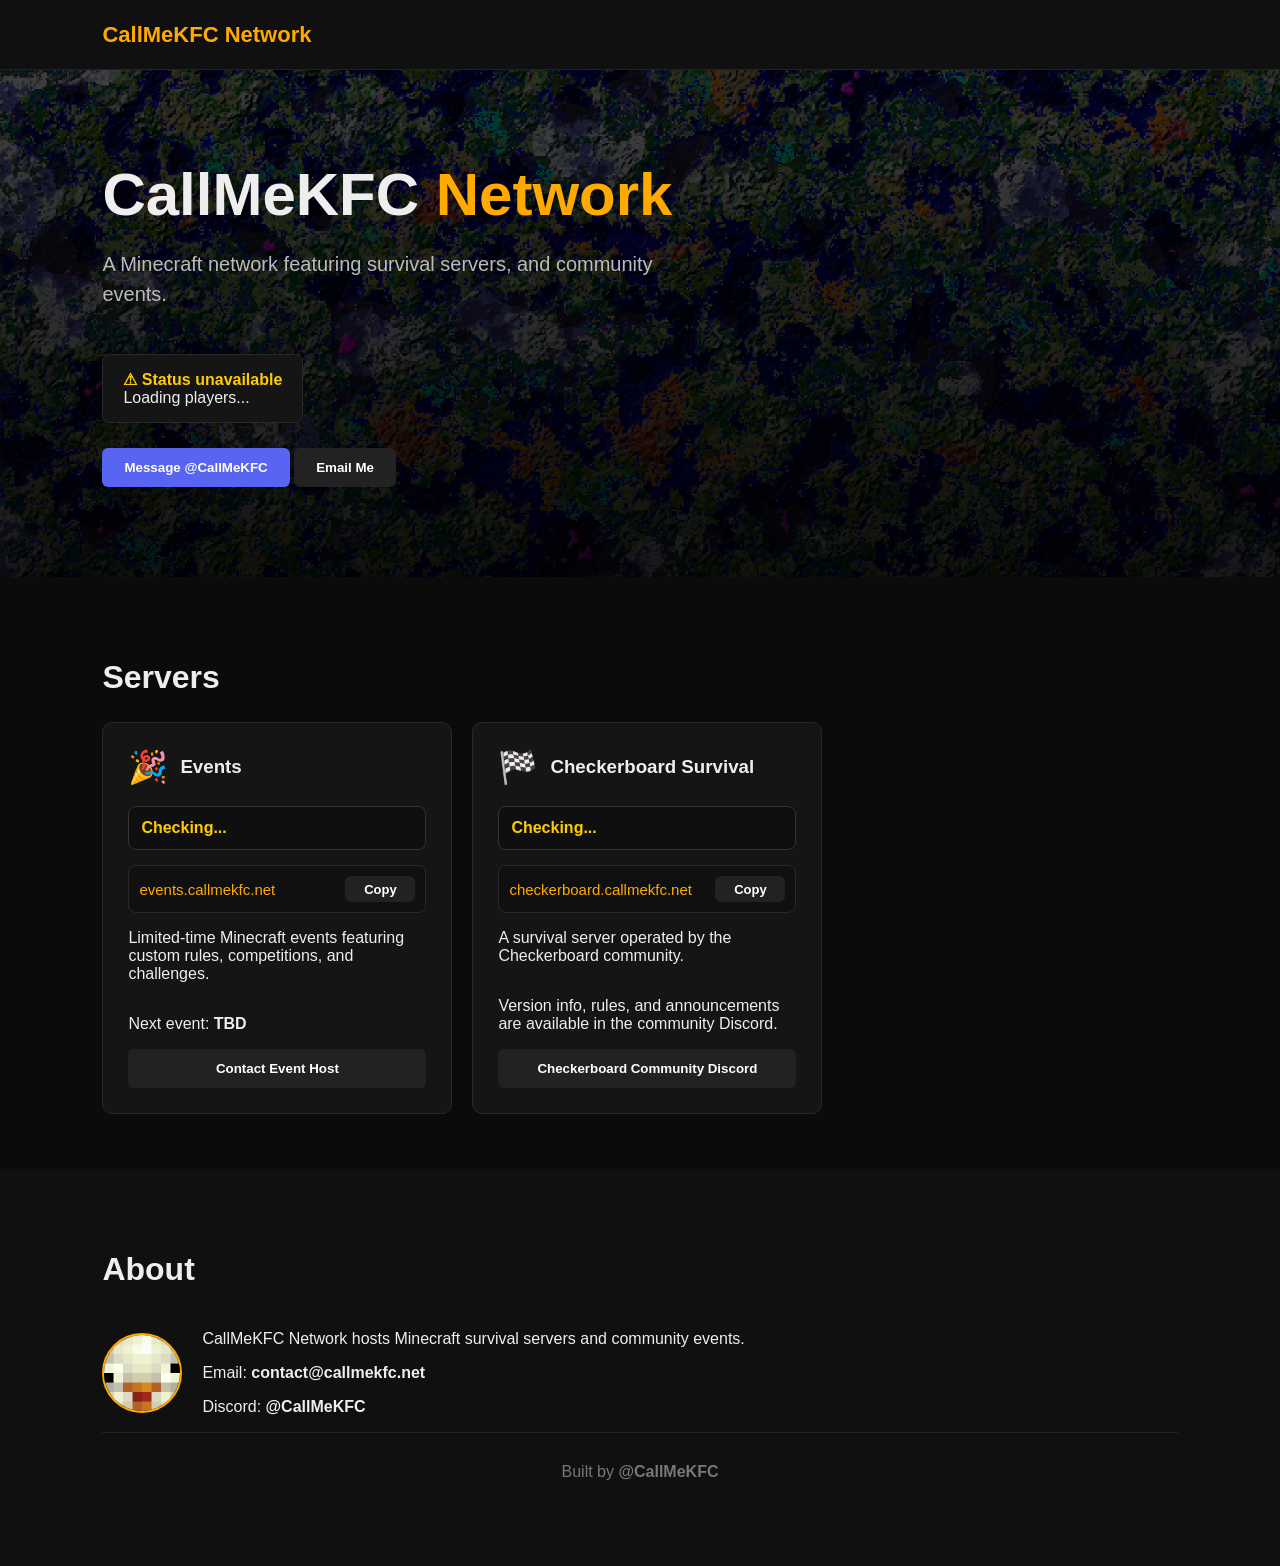
==== index.html @ 20193a9c "Added files & folders" ====
<!DOCTYPE html>
<html lang="en">
<head>

<meta charset="UTF-8">
<meta name="viewport" content="width=device-width, initial-scale=1.0">

<title>CallMeKFC Network</title>

<link rel="icon" type="image/png" href="pfp.png">

<style>

* {
    box-sizing:border-box;
}

body {
    margin:0;
    background:#0b0b0b;
    color:#eee;
    font-family:Arial, Helvetica, sans-serif;
}


/* Header */

header {
    height:70px;
    display:flex;
    align-items:center;
    padding:0 8%;

    background:#101010;
    border-bottom:1px solid #222;

    position:sticky;
    top:0;
    z-index:1000;
}


.about-profile {
    display:flex;
    align-items:center;
    gap:20px;
}

.about-profile img {
    width:80px;
    height:80px;
    border-radius:50%;
    border:2px solid #ffaa00;
}

@media(max-width:700px){

.about-profile {
    flex-direction:column;
    align-items:flex-start;
}

}

.logo {
    display:flex;
    align-items:center;
    gap:12px;
    color:#ffaa00;
    font-size:22px;
    font-weight:bold;
}


/* Hero */

.hero {

    min-height:500px;

    display:flex;
    flex-direction:column;
    justify-content:center;

    padding:90px 8%;

    background:
    linear-gradient(
        rgba(0,0,0,.75),
        rgba(0,0,0,.9)
    ),
    url("seedmap.png")
    center/cover;

}


.hero h1 {

    font-size:60px;
    margin:0;

}


.hero span {

    color:#ffaa00;

}


.hero p {

    max-width:600px;
    color:#bbb;
    font-size:20px;
    line-height:1.5;

}


.status {
    margin-top:25px;

    display:inline-block;
    width:max-content;

    padding:15px 20px;

    background:#151515;
    border:1px solid #292929;

    border-radius:8px;
}

.server-ip {
    display:flex;
    align-items:center;
    justify-content:space-between;

    width:100%;

    margin-top:15px;
    padding:10px;

    background:#101010;
    border:1px solid #292929;
    border-radius:8px;

    color:#ffaa00;
    font-size:15px;
}


.server-ip button {
    width:70px;
    height:26px;

    margin:0;
    padding:0;

    background:#222;
    color:white;

    font-size:13px;
    text-align:center;

    flex:0 0 70px;
}
.server-ip button:hover {
    background:#333;
}

#network-status.checking {
    color:#ffcc00;
}

#network-status {
    font-weight:bold;
}


.buttons {

    margin-top:25px;

}


button {

    border:0;
    border-radius:6px;

    padding:12px 22px;

    font-weight:bold;

    cursor:pointer;

}


.discord {

    background:#5865F2;
    color:white;

}


.contact {

    background:#222;
    color:white;

}


/* Sections */


section {

    padding:55px 8%;

}


h2 {

    font-size:32px;

}



/* Cards */


.cards {
    display:grid;
    grid-template-columns:repeat(auto-fit, 350px);
    gap:20px;
}


.card {

    background:#151515;

    border:1px solid #292929;

    border-radius:10px;

    padding:25px;

    transition:.2s;

    display:flex;
    flex-direction:column;

}


.server-title {
    display:flex;
    align-items:center;
    gap:12px;
}

.server-title h3 {
    margin:0;
}

.server-icon {
    font-size:32px;
}


.server-status {
    margin-top:20px;
    padding:12px;
    background:#0f0f0f;
    border:1px solid #333;
    border-radius:8px;
    font-weight:bold;
    font-size:16px;
    color:#ffcc00;
}


.player-count {
    color:#ffaa00;
    font-size:18px;
}

.card button {

    width:100%;

    margin-top:auto;

    background:#222;
    color:white;

}


/* Community */

.community {

    background:#101010;

}



/* Footer */


footer {

    padding:30px;

    text-align:center;

    color:#777;

    border-top:1px solid #222;

}



@media(max-width:700px){

.hero h1 {

    font-size:42px;

}


}

</style>


</head>



<body>



<header>

<div class="logo">
CallMeKFC Network
</div>

</header>




<div class="hero">


<h1>
CallMeKFC <span>Network</span>
</h1>


<p>
A Minecraft network featuring survival
servers, and community events.
</p>



<div class="status">

<div id="network-status" class="checking">
Checking status...
</div>


<div id="network-players">
Loading players...
</div>

</div>



<div class="buttons">

<button class="discord"
onclick="window.open('https://discord.com/users/666777604040425502','_blank')">

Message @CallMeKFC

</button>


<button class="contact"
onclick="window.open('mailto:contact@callmekfc.net','_blank')">

Email Me

</button>

</div>



</div>







<section id="servers">

<h2>
Servers
</h2>

<div class="cards">


<div class="card">

<div class="server-title">

<span class="server-icon">
🎉
</span>

<h3>
Events
</h3>

</div>


<div id="events-status" class="server-status">
Checking...
</div>

<div class="server-ip">

<span>
events.callmekfc.net
</span>

<button onclick="copyIP('events.callmekfc.net')">
Copy
</button>

</div>

<p>
Limited-time Minecraft events featuring custom rules,
competitions, and challenges.
</p>


<p>
Next event: <strong>TBD</strong>
</p>


<button onclick="window.open('https://discord.com/users/666777604040425502','_blank')">

Contact Event Host

</button>

</div>




<div class="card">

<div class="server-title">

<span class="server-icon">
🏁
</span>

<h3>
Checkerboard Survival
</h3>

</div>


<div id="survival-status" class="server-status">
Checking...
</div>

<div class="server-ip">

<span>
checkerboard.callmekfc.net
</span>

<button onclick="copyIP('checkerboard.callmekfc.net')">
Copy
</button>

</div>

<p>
A survival server operated by the Checkerboard community.
</p>


<p>
Version info, rules, and announcements are available in the community Discord.
</p>


<button onclick="window.open('https://discord.gg/wguafxrNuB','_blank')">

Checkerboard Community Discord

</button>


</div>


</div>

</section>






<section class="community" id="community">

<h2>
About
</h2>

<div class="about-profile">

<img src="pfp.png">

<div>

<p>
CallMeKFC Network hosts Minecraft survival servers and community events.
</p>

<p>
Email: <strong>contact@callmekfc.net</strong>
</p>

<p>
Discord: <strong>@CallMeKFC</strong>
</p>

</div>

</div>







<footer>
Built by <strong>@CallMeKFC</strong>
</footer>






<script>

const WORKER_URL =
"https://callmekfc-status.callmekfcs.workers.dev";


async function loadStatus(){

try {

const response = await fetch(WORKER_URL);
const data = await response.json();


const survival = data.survival;
const events = data.events;

document.getElementById("network-status").classList.remove("checking");
document.getElementById("events-status").classList.remove("checking");
document.getElementById("survival-status").classList.remove("checking");


/* Total players */

const totalPlayers =
survival.players.online + events.players.online;



/* Network status */

const networkOnline = survival.online || events.online;

const networkStatus = document.getElementById("network-status");

networkStatus.classList.remove("checking");

networkStatus.innerHTML =
networkOnline
? `<span style="color:#45d35b;">Network Online</span>`
: `<span style="color:#ff4444;">Network Offline</span>`;

document.getElementById("network-players").innerHTML =
`${totalPlayers} Players Online`;



/* Survival */

document.getElementById("survival-status").innerHTML =
survival.online
? `<span style="color:#45d35b;">Online</span>: <span style="color:white;">${survival.players.online} Players Online</span>`
: `<span style="color:#ff4444;">Offline</span>`;



/* Events */

document.getElementById("events-status").innerHTML =
events.online
? `<span style="color:#45d35b;">Online</span>: <span style="color:white;">${events.players.online} Players Online</span>`
: `<span style="color:#ff4444;">Offline</span>`;


}

catch(error){

console.error(error);

document.getElementById("network-status").innerHTML =
"⚠ Status unavailable";

}

}


loadStatus();

function copyIP(ip) {
    navigator.clipboard.writeText(ip);

    event.target.innerHTML = "Copied!";
    
    setTimeout(() => {
        event.target.innerHTML = "Copy";
    }, 1500);
}

</script>


</body>
</html>
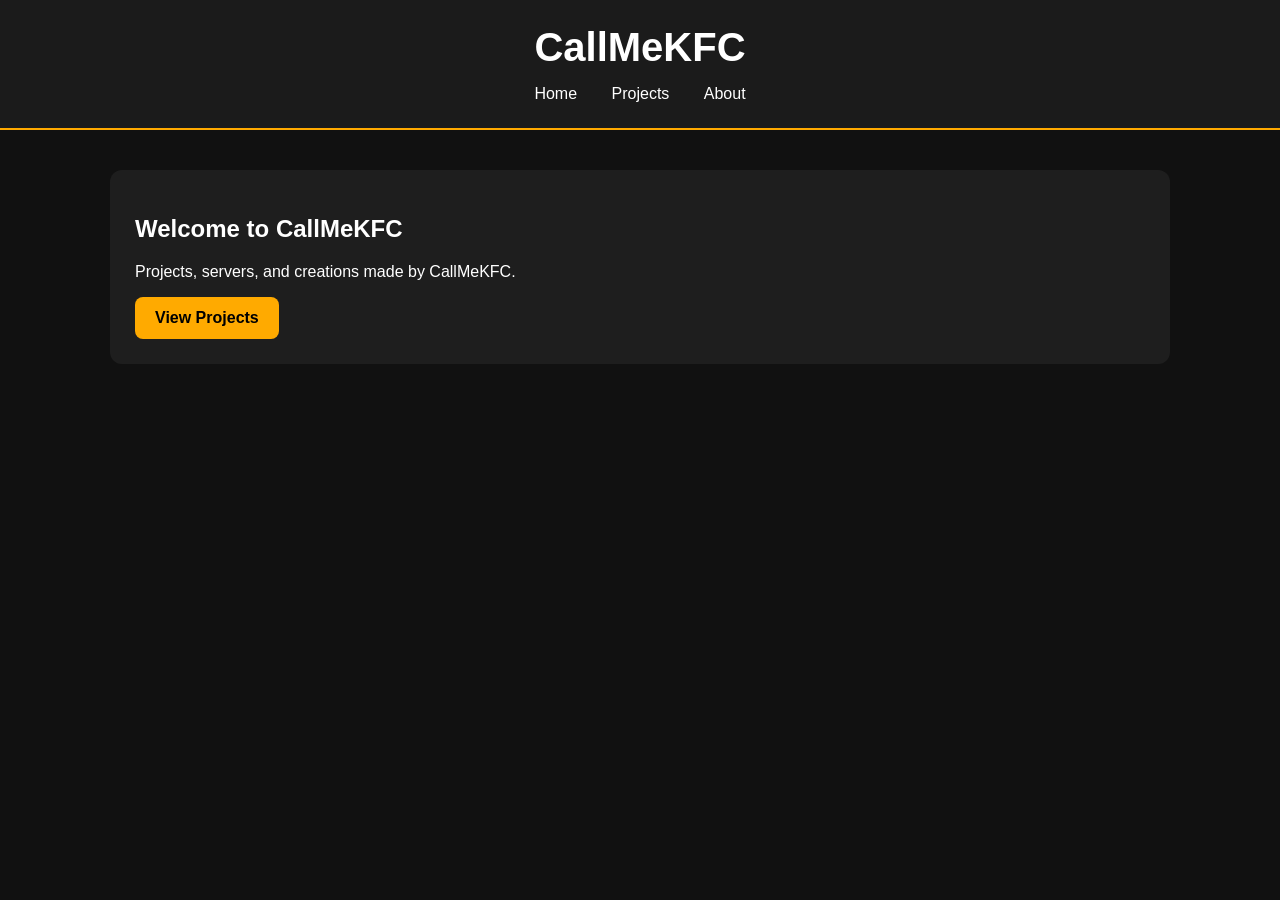
==== commit 8279ac3c: "New homepage & style.css" ====
--- a/index.html
+++ b/index.html
@@ -1,689 +1,52 @@
 <!DOCTYPE html>
 <html lang="en">
+
 <head>
 
-<meta charset="UTF-8">
-<meta name="viewport" content="width=device-width, initial-scale=1.0">
+    <meta charset="UTF-8">
+    <meta name="viewport" content="width=device-width, initial-scale=1.0">
 
-<title>CallMeKFC Network</title>
+    <title>CallMeKFC</title>
 
-<link rel="icon" type="image/png" href="pfp.png">
-
-<style>
-
-* {
-    box-sizing:border-box;
-}
-
-body {
-    margin:0;
-    background:#0b0b0b;
-    color:#eee;
-    font-family:Arial, Helvetica, sans-serif;
-}
-
-
-/* Header */
-
-header {
-    height:70px;
-    display:flex;
-    align-items:center;
-    padding:0 8%;
-
-    background:#101010;
-    border-bottom:1px solid #222;
-
-    position:sticky;
-    top:0;
-    z-index:1000;
-}
-
-
-.about-profile {
-    display:flex;
-    align-items:center;
-    gap:20px;
-}
-
-.about-profile img {
-    width:80px;
-    height:80px;
-    border-radius:50%;
-    border:2px solid #ffaa00;
-}
-
-@media(max-width:700px){
-
-.about-profile {
-    flex-direction:column;
-    align-items:flex-start;
-}
-
-}
-
-.logo {
-    display:flex;
-    align-items:center;
-    gap:12px;
-    color:#ffaa00;
-    font-size:22px;
-    font-weight:bold;
-}
-
-
-/* Hero */
-
-.hero {
-
-    min-height:500px;
-
-    display:flex;
-    flex-direction:column;
-    justify-content:center;
-
-    padding:90px 8%;
-
-    background:
-    linear-gradient(
-        rgba(0,0,0,.75),
-        rgba(0,0,0,.9)
-    ),
-    url("seedmap.png")
-    center/cover;
-
-}
-
-
-.hero h1 {
-
-    font-size:60px;
-    margin:0;
-
-}
-
-
-.hero span {
-
-    color:#ffaa00;
-
-}
-
-
-.hero p {
-
-    max-width:600px;
-    color:#bbb;
-    font-size:20px;
-    line-height:1.5;
-
-}
-
-
-.status {
-    margin-top:25px;
-
-    display:inline-block;
-    width:max-content;
-
-    padding:15px 20px;
-
-    background:#151515;
-    border:1px solid #292929;
-
-    border-radius:8px;
-}
-
-.server-ip {
-    display:flex;
-    align-items:center;
-    justify-content:space-between;
-
-    width:100%;
-
-    margin-top:15px;
-    padding:10px;
-
-    background:#101010;
-    border:1px solid #292929;
-    border-radius:8px;
-
-    color:#ffaa00;
-    font-size:15px;
-}
-
-
-.server-ip button {
-    width:70px;
-    height:26px;
-
-    margin:0;
-    padding:0;
-
-    background:#222;
-    color:white;
-
-    font-size:13px;
-    text-align:center;
-
-    flex:0 0 70px;
-}
-.server-ip button:hover {
-    background:#333;
-}
-
-#network-status.checking {
-    color:#ffcc00;
-}
-
-#network-status {
-    font-weight:bold;
-}
-
-
-.buttons {
-
-    margin-top:25px;
-
-}
-
-
-button {
-
-    border:0;
-    border-radius:6px;
-
-    padding:12px 22px;
-
-    font-weight:bold;
-
-    cursor:pointer;
-
-}
-
-
-.discord {
-
-    background:#5865F2;
-    color:white;
-
-}
-
-
-.contact {
-
-    background:#222;
-    color:white;
-
-}
-
-
-/* Sections */
-
-
-section {
-
-    padding:55px 8%;
-
-}
-
-
-h2 {
-
-    font-size:32px;
-
-}
-
-
-
-/* Cards */
-
-
-.cards {
-    display:grid;
-    grid-template-columns:repeat(auto-fit, 350px);
-    gap:20px;
-}
-
-
-.card {
-
-    background:#151515;
-
-    border:1px solid #292929;
-
-    border-radius:10px;
-
-    padding:25px;
-
-    transition:.2s;
-
-    display:flex;
-    flex-direction:column;
-
-}
-
-
-.server-title {
-    display:flex;
-    align-items:center;
-    gap:12px;
-}
-
-.server-title h3 {
-    margin:0;
-}
-
-.server-icon {
-    font-size:32px;
-}
-
-
-.server-status {
-    margin-top:20px;
-    padding:12px;
-    background:#0f0f0f;
-    border:1px solid #333;
-    border-radius:8px;
-    font-weight:bold;
-    font-size:16px;
-    color:#ffcc00;
-}
-
-
-.player-count {
-    color:#ffaa00;
-    font-size:18px;
-}
-
-.card button {
-
-    width:100%;
-
-    margin-top:auto;
-
-    background:#222;
-    color:white;
-
-}
-
-
-/* Community */
-
-.community {
-
-    background:#101010;
-
-}
-
-
-
-/* Footer */
-
-
-footer {
-
-    padding:30px;
-
-    text-align:center;
-
-    color:#777;
-
-    border-top:1px solid #222;
-
-}
-
-
-
-@media(max-width:700px){
-
-.hero h1 {
-
-    font-size:42px;
-
-}
-
-
-}
-
-</style>
-
+    <link rel="stylesheet" href="assets/css/style.css">
 
 </head>
 
 
-
 <body>
 
+    <header>
+
+        <h1>CallMeKFC</h1>
+
+        <nav>
+            <a href="/">Home</a>
+            <a href="/projects">Projects</a>
+            <a href="/about">About</a>
+        </nav>
+
+    </header>
 
 
-<header>
+    <main>
 
-<div class="logo">
-CallMeKFC Network
-</div>
+        <div class="card">
 
-</header>
+            <h2>Welcome to CallMeKFC</h2>
+
+            <p>
+                Projects, servers, and creations made by CallMeKFC.
+            </p>
+
+            <a class="button" href="/projects">
+                View Projects
+            </a>
+
+        </div>
 
 
-
-
-<div class="hero">
-
-
-<h1>
-CallMeKFC <span>Network</span>
-</h1>
-
-
-<p>
-A Minecraft network featuring survival
-servers, and community events.
-</p>
-
-
-
-<div class="status">
-
-<div id="network-status" class="checking">
-Checking status...
-</div>
-
-
-<div id="network-players">
-Loading players...
-</div>
-
-</div>
-
-
-
-<div class="buttons">
-
-<button class="discord"
-onclick="window.open('https://discord.com/users/666777604040425502','_blank')">
-
-Message @CallMeKFC
-
-</button>
-
-
-<button class="contact"
-onclick="window.open('mailto:contact@callmekfc.net','_blank')">
-
-Email Me
-
-</button>
-
-</div>
-
-
-
-</div>
-
-
-
-
-
-
-
-<section id="servers">
-
-<h2>
-Servers
-</h2>
-
-<div class="cards">
-
-
-<div class="card">
-
-<div class="server-title">
-
-<span class="server-icon">
-🎉
-</span>
-
-<h3>
-Events
-</h3>
-
-</div>
-
-
-<div id="events-status" class="server-status">
-Checking...
-</div>
-
-<div class="server-ip">
-
-<span>
-events.callmekfc.net
-</span>
-
-<button onclick="copyIP('events.callmekfc.net')">
-Copy
-</button>
-
-</div>
-
-<p>
-Limited-time Minecraft events featuring custom rules,
-competitions, and challenges.
-</p>
-
-
-<p>
-Next event: <strong>TBD</strong>
-</p>
-
-
-<button onclick="window.open('https://discord.com/users/666777604040425502','_blank')">
-
-Contact Event Host
-
-</button>
-
-</div>
-
-
-
-
-<div class="card">
-
-<div class="server-title">
-
-<span class="server-icon">
-🏁
-</span>
-
-<h3>
-Checkerboard Survival
-</h3>
-
-</div>
-
-
-<div id="survival-status" class="server-status">
-Checking...
-</div>
-
-<div class="server-ip">
-
-<span>
-checkerboard.callmekfc.net
-</span>
-
-<button onclick="copyIP('checkerboard.callmekfc.net')">
-Copy
-</button>
-
-</div>
-
-<p>
-A survival server operated by the Checkerboard community.
-</p>
-
-
-<p>
-Version info, rules, and announcements are available in the community Discord.
-</p>
-
-
-<button onclick="window.open('https://discord.gg/wguafxrNuB','_blank')">
-
-Checkerboard Community Discord
-
-</button>
-
-
-</div>
-
-
-</div>
-
-</section>
-
-
-
-
-
-
-<section class="community" id="community">
-
-<h2>
-About
-</h2>
-
-<div class="about-profile">
-
-<img src="pfp.png">
-
-<div>
-
-<p>
-CallMeKFC Network hosts Minecraft survival servers and community events.
-</p>
-
-<p>
-Email: <strong>contact@callmekfc.net</strong>
-</p>
-
-<p>
-Discord: <strong>@CallMeKFC</strong>
-</p>
-
-</div>
-
-</div>
-
-
-
-
-
-
-
-<footer>
-Built by <strong>@CallMeKFC</strong>
-</footer>
-
-
-
-
-
-
-<script>
-
-const WORKER_URL =
-"https://callmekfc-status.callmekfcs.workers.dev";
-
-
-async function loadStatus(){
-
-try {
-
-const response = await fetch(WORKER_URL);
-const data = await response.json();
-
-
-const survival = data.survival;
-const events = data.events;
-
-document.getElementById("network-status").classList.remove("checking");
-document.getElementById("events-status").classList.remove("checking");
-document.getElementById("survival-status").classList.remove("checking");
-
-
-/* Total players */
-
-const totalPlayers =
-survival.players.online + events.players.online;
-
-
-
-/* Network status */
-
-const networkOnline = survival.online || events.online;
-
-const networkStatus = document.getElementById("network-status");
-
-networkStatus.classList.remove("checking");
-
-networkStatus.innerHTML =
-networkOnline
-? `<span style="color:#45d35b;">Network Online</span>`
-: `<span style="color:#ff4444;">Network Offline</span>`;
-
-document.getElementById("network-players").innerHTML =
-`${totalPlayers} Players Online`;
-
-
-
-/* Survival */
-
-document.getElementById("survival-status").innerHTML =
-survival.online
-? `<span style="color:#45d35b;">Online</span>: <span style="color:white;">${survival.players.online} Players Online</span>`
-: `<span style="color:#ff4444;">Offline</span>`;
-
-
-
-/* Events */
-
-document.getElementById("events-status").innerHTML =
-events.online
-? `<span style="color:#45d35b;">Online</span>: <span style="color:white;">${events.players.online} Players Online</span>`
-: `<span style="color:#ff4444;">Offline</span>`;
-
-
-}
-
-catch(error){
-
-console.error(error);
-
-document.getElementById("network-status").innerHTML =
-"⚠ Status unavailable";
-
-}
-
-}
-
-
-loadStatus();
-
-function copyIP(ip) {
-    navigator.clipboard.writeText(ip);
-
-    event.target.innerHTML = "Copied!";
-    
-    setTimeout(() => {
-        event.target.innerHTML = "Copy";
-    }, 1500);
-}
-
-</script>
-
+    </main>
 
 </body>
+
 </html>
--- a/assets/css/style.css
+++ b/assets/css/style.css
@@ -0,0 +1,63 @@
+* {
+    box-sizing: border-box;
+}
+
+body {
+    margin: 0;
+    font-family: Arial, Helvetica, sans-serif;
+    background: #111111;
+    color: #ffffff;
+}
+
+header {
+    background: #1b1b1b;
+    padding: 25px;
+    text-align: center;
+    border-bottom: 2px solid #ffaa00;
+}
+
+    header h1 {
+        margin: 0;
+        font-size: 40px;
+    }
+
+nav {
+    margin-top: 15px;
+}
+
+    nav a {
+        color: white;
+        text-decoration: none;
+        margin: 0 15px;
+    }
+
+        nav a:hover {
+            color: #ffaa00;
+        }
+
+main {
+    max-width: 1100px;
+    margin: auto;
+    padding: 40px 20px;
+}
+
+.card {
+    background: #1e1e1e;
+    padding: 25px;
+    border-radius: 12px;
+    margin-bottom: 20px;
+}
+
+.button {
+    display: inline-block;
+    background: #ffaa00;
+    color: black;
+    padding: 12px 20px;
+    border-radius: 8px;
+    text-decoration: none;
+    font-weight: bold;
+}
+
+    .button:hover {
+        background: white;
+    }
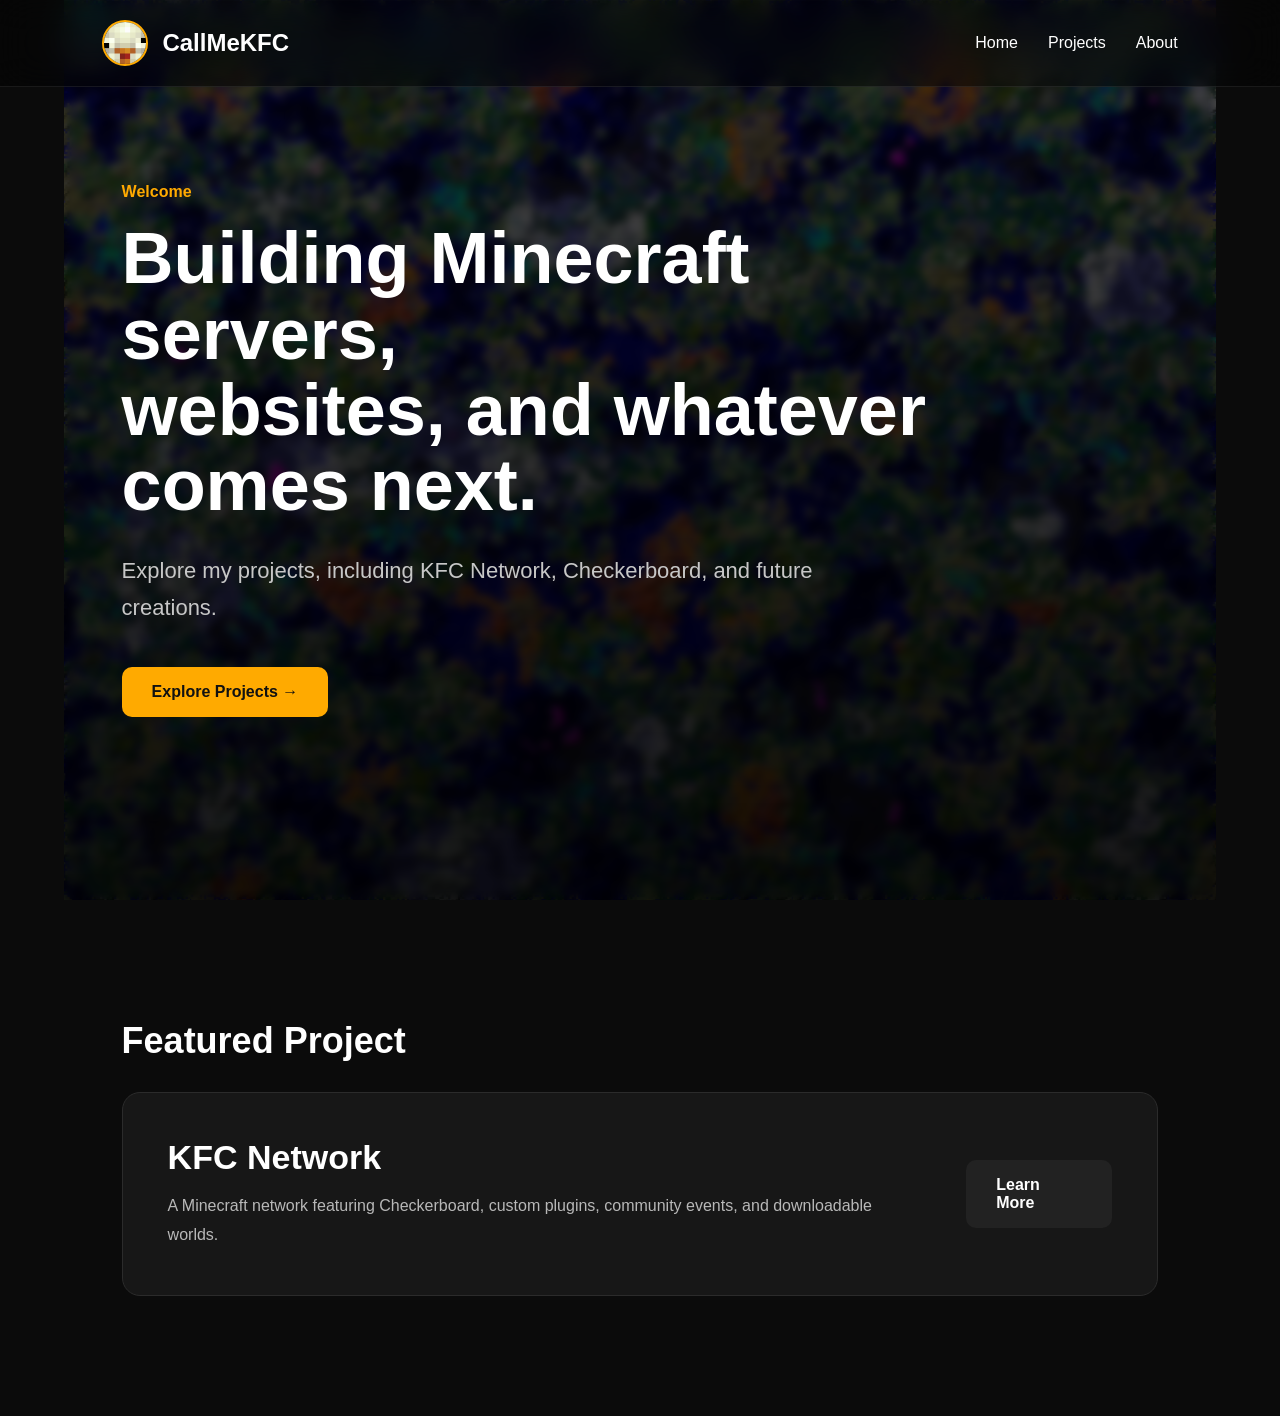
==== commit 66d7331d: "new landing page & added pfp and background" ====
--- a/index.html
+++ b/index.html
@@ -8,16 +8,18 @@
 
     <title>CallMeKFC</title>
 
-    <link rel="stylesheet" href="assets/css/style.css">
+    <link rel="stylesheet" href="/assets/css/style.css">
 
 </head>
-
 
 <body>
 
     <header>
 
-        <h1>CallMeKFC</h1>
+        <a class="logo" href="/">
+            <img src="/assets/images/pfp.png" alt="CallMeKFC">
+            <span>CallMeKFC</span>
+        </a>
 
         <nav>
             <a href="/">Home</a>
@@ -27,23 +29,61 @@
 
     </header>
 
-
     <main>
 
-        <div class="card">
+        <section class="hero">
 
-            <h2>Welcome to CallMeKFC</h2>
+            <div class="overlay"></div>
 
-            <p>
-                Projects, servers, and creations made by CallMeKFC.
-            </p>
+            <div class="hero-content">
 
-            <a class="button" href="/projects">
-                View Projects
-            </a>
+                <p class="eyebrow">
+                    Welcome
+                </p>
 
-        </div>
+                <h1>
+                    Building Minecraft servers,<br>
+                    websites, and whatever comes next.
+                </h1>
 
+                <p class="description">
+                    Explore my projects, including KFC Network,
+                    Checkerboard, and future creations.
+                </p>
+
+                <a href="/projects" class="button">
+                    Explore Projects →
+                </a>
+
+            </div>
+
+        </section>
+
+        <section class="featured">
+
+            <h2>Featured Project</h2>
+
+            <div class="project">
+
+                <div>
+
+                    <h3>KFC Network</h3>
+
+                    <p>
+                        A Minecraft network featuring Checkerboard,
+                        custom plugins, community events,
+                        and downloadable worlds.
+                    </p>
+
+                </div>
+
+                <a href="/projects/kfcnetwork" class="button secondary">
+                    Learn More
+                </a>
+
+            </div>
+
+        </section>
 
     </main>
 
--- a/assets/css/style.css
+++ b/assets/css/style.css
@@ -1,34 +1,39 @@
 * {
+    margin: 0;
+    padding: 0;
     box-sizing: border-box;
 }
 
 body {
-    margin: 0;
-    font-family: Arial, Helvetica, sans-serif;
+    font-family: Inter, Arial, sans-serif;
     background: #111111;
-    color: #ffffff;
+    color: white;
 }
 
 header {
-    background: #1b1b1b;
-    padding: 25px;
-    text-align: center;
-    border-bottom: 2px solid #ffaa00;
-}
-
-    header h1 {
-        margin: 0;
-        font-size: 40px;
-    }
+    display: flex;
+    justify-content: space-between;
+    align-items: center;
+    padding: 24px 10%;
+    border-bottom: 1px solid #222;
+}
+
+.logo a {
+    color: white;
+    text-decoration: none;
+    font-size: 28px;
+    font-weight: bold;
+}
 
 nav {
-    margin-top: 15px;
+    display: flex;
+    gap: 30px;
 }
 
     nav a {
         color: white;
         text-decoration: none;
-        margin: 0 15px;
+        transition: .2s;
     }
 
         nav a:hover {
@@ -36,28 +41,246 @@
         }
 
 main {
-    max-width: 1100px;
+    width: min(1200px, 90%);
     margin: auto;
-    padding: 40px 20px;
-}
-
-.card {
-    background: #1e1e1e;
-    padding: 25px;
-    border-radius: 12px;
+}
+
+.hero {
+    min-height: 75vh;
+    display: flex;
+    flex-direction: column;
+    justify-content: center;
+}
+
+.hero-tag {
+    color: #ffaa00;
+    font-weight: bold;
+    margin-bottom: 12px;
+}
+
+.hero h1 {
+    font-size: 64px;
+    line-height: 1.1;
     margin-bottom: 20px;
+}
+
+.hero span {
+    color: #ffaa00;
+}
+
+.hero-description {
+    max-width: 650px;
+    color: #b5b5b5;
+    font-size: 22px;
+    line-height: 1.6;
+    margin-bottom: 40px;
 }
 
 .button {
     display: inline-block;
     background: #ffaa00;
-    color: black;
-    padding: 12px 20px;
-    border-radius: 8px;
-    text-decoration: none;
-    font-weight: bold;
+    color: #111;
+    padding: 15px 32px;
+    border-radius: 10px;
+    font-weight: bold;
+    text-decoration: none;
+    transition: .2s;
 }
 
     .button:hover {
-        background: white;
-    }
+        transform: translateY(-3px);
+    }
+
+.featured {
+    margin-bottom: 100px;
+}
+* {
+    margin: 0;
+    padding: 0;
+    box-sizing: border-box;
+}
+
+html {
+    scroll-behavior: smooth;
+}
+
+body {
+    background: #0b0b0b;
+    color: white;
+    font-family: Inter,Arial,sans-serif;
+}
+
+/* ---------- Header ---------- */
+
+header {
+    position: fixed;
+    top: 0;
+    left: 0;
+    width: 100%;
+    padding: 20px 8%;
+    display: flex;
+    justify-content: space-between;
+    align-items: center;
+    backdrop-filter: blur(18px);
+    background: rgba(0,0,0,.45);
+    border-bottom: 1px solid rgba(255,255,255,.08);
+    z-index: 1000;
+}
+
+.logo {
+    display: flex;
+    align-items: center;
+    gap: 14px;
+    text-decoration: none;
+    color: white;
+    font-size: 24px;
+    font-weight: 700;
+}
+
+    .logo img {
+        width: 46px;
+        height: 46px;
+        border-radius: 50%;
+        border: 2px solid #ffaa00;
+    }
+
+nav {
+    display: flex;
+    gap: 30px;
+}
+
+    nav a {
+        color: white;
+        text-decoration: none;
+        transition: .25s;
+    }
+
+        nav a:hover {
+            color: #ffaa00;
+        }
+
+/* ---------- Hero ---------- */
+
+.hero {
+    position: relative;
+    height: 100vh;
+    display: flex;
+    align-items: center;
+    overflow: hidden;
+    background: url("/assets/images/seedmap.png") center center/cover;
+}
+
+.overlay {
+    position: absolute;
+    inset: 0;
+    background: linear-gradient( rgba(0,0,0,.70), rgba(0,0,0,.90) );
+    backdrop-filter: blur(4px);
+}
+
+.hero-content {
+    position: relative;
+    width: min(1200px,90%);
+    margin: auto;
+}
+
+.eyebrow {
+    color: #ffaa00;
+    font-weight: bold;
+    margin-bottom: 20px;
+}
+
+.hero h1 {
+    font-size: 72px;
+    max-width: 850px;
+    line-height: 1.05;
+    margin-bottom: 28px;
+}
+
+.description {
+    max-width: 700px;
+    color: #c7c7c7;
+    line-height: 1.7;
+    font-size: 22px;
+    margin-bottom: 40px;
+}
+
+/* ---------- Buttons ---------- */
+
+.button {
+    display: inline-block;
+    padding: 16px 30px;
+    background: #ffaa00;
+    color: #111;
+    text-decoration: none;
+    border-radius: 10px;
+    font-weight: 700;
+    transition: .25s;
+}
+
+    .button:hover {
+        transform: translateY(-3px);
+    }
+
+.secondary {
+    background: #222;
+    color: white;
+}
+
+/* ---------- Featured ---------- */
+
+.featured {
+    width: min(1200px,90%);
+    margin: 120px auto;
+}
+
+    .featured h2 {
+        font-size: 42px;
+        margin-bottom: 35px;
+    }
+
+.project {
+    display: flex;
+    justify-content: space-between;
+    align-items: center;
+    gap: 40px;
+    background: #171717;
+    border: 1px solid #2b2b2b;
+    border-radius: 18px;
+    padding: 45px;
+}
+
+    .project h3 {
+        font-size: 34px;
+        margin-bottom: 15px;
+    }
+
+    .project p {
+        color: #b8b8b8;
+        line-height: 1.8;
+    }
+
+    .featured h2 {
+        font-size: 36px;
+        margin-bottom: 30px;
+    }
+
+.project-card {
+    background: #1b1b1b;
+    border: 1px solid #2d2d2d;
+    border-radius: 18px;
+    padding: 40px;
+    display: flex;
+    justify-content: space-between;
+    align-items: center;
+    gap: 40px;
+}
+
+    .project-card h3 {
+        font-size: 32px;
+        margin-bottom: 12px;
+    }
+
+    .project-card p {
+        color: #b5b5b5;
+        line-height: 1.7;
+    }
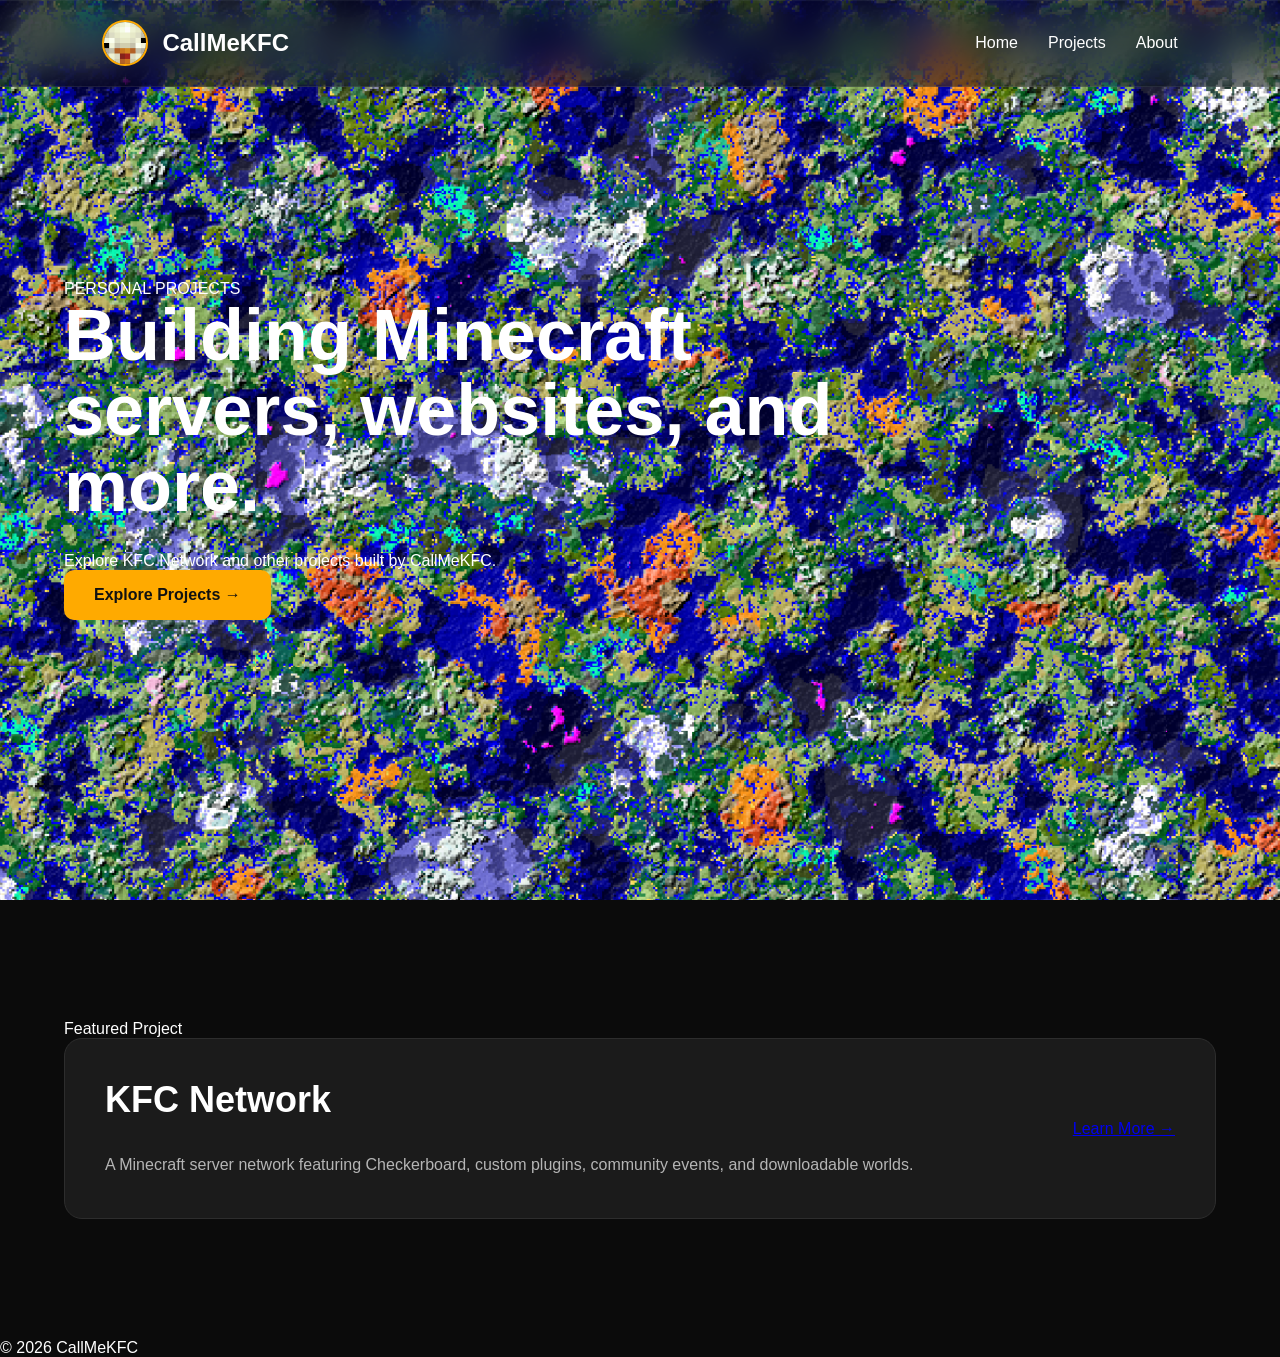
==== commit d06871f8: "Update index.html" ====
--- a/index.html
+++ b/index.html
@@ -16,76 +16,97 @@
 
     <header>
 
-        <a class="logo" href="/">
+        <a href="/" class="logo">
+
             <img src="/assets/images/pfp.png" alt="CallMeKFC">
+
             <span>CallMeKFC</span>
+
         </a>
 
         <nav>
+
             <a href="/">Home</a>
             <a href="/projects">Projects</a>
             <a href="/about">About</a>
+
         </nav>
 
     </header>
 
-    <main>
+    <section class="hero">
 
-        <section class="hero">
+        <div class="hero-overlay"></div>
 
-            <div class="overlay"></div>
+        <div class="hero-content">
 
-            <div class="hero-content">
+            <p class="hero-small">
+                PERSONAL PROJECTS
+            </p>
 
-                <p class="eyebrow">
-                    Welcome
+            <h1>
+
+                Building Minecraft servers,
+                websites, and more.
+
+            </h1>
+
+            <p>
+
+                Explore KFC Network and other projects built by CallMeKFC.
+
+            </p>
+
+            <a href="/projects" class="button">
+
+                Explore Projects →
+
+            </a>
+
+        </div>
+
+    </section>
+
+    <section class="featured">
+
+        <div class="section-title">
+
+            Featured Project
+
+        </div>
+
+        <div class="project-card">
+
+            <div>
+
+                <h2>KFC Network</h2>
+
+                <p>
+
+                    A Minecraft server network featuring
+                    Checkerboard, custom plugins,
+                    community events,
+                    and downloadable worlds.
+
                 </p>
-
-                <h1>
-                    Building Minecraft servers,<br>
-                    websites, and whatever comes next.
-                </h1>
-
-                <p class="description">
-                    Explore my projects, including KFC Network,
-                    Checkerboard, and future creations.
-                </p>
-
-                <a href="/projects" class="button">
-                    Explore Projects →
-                </a>
 
             </div>
 
-        </section>
+            <a href="/projects/kfcnetwork">
 
-        <section class="featured">
+                Learn More →
 
-            <h2>Featured Project</h2>
+            </a>
 
-            <div class="project">
+        </div>
 
-                <div>
+    </section>
 
-                    <h3>KFC Network</h3>
+    <footer>
 
-                    <p>
-                        A Minecraft network featuring Checkerboard,
-                        custom plugins, community events,
-                        and downloadable worlds.
-                    </p>
+        © 2026 CallMeKFC
 
-                </div>
-
-                <a href="/projects/kfcnetwork" class="button secondary">
-                    Learn More
-                </a>
-
-            </div>
-
-        </section>
-
-    </main>
+    </footer>
 
 </body>
 
